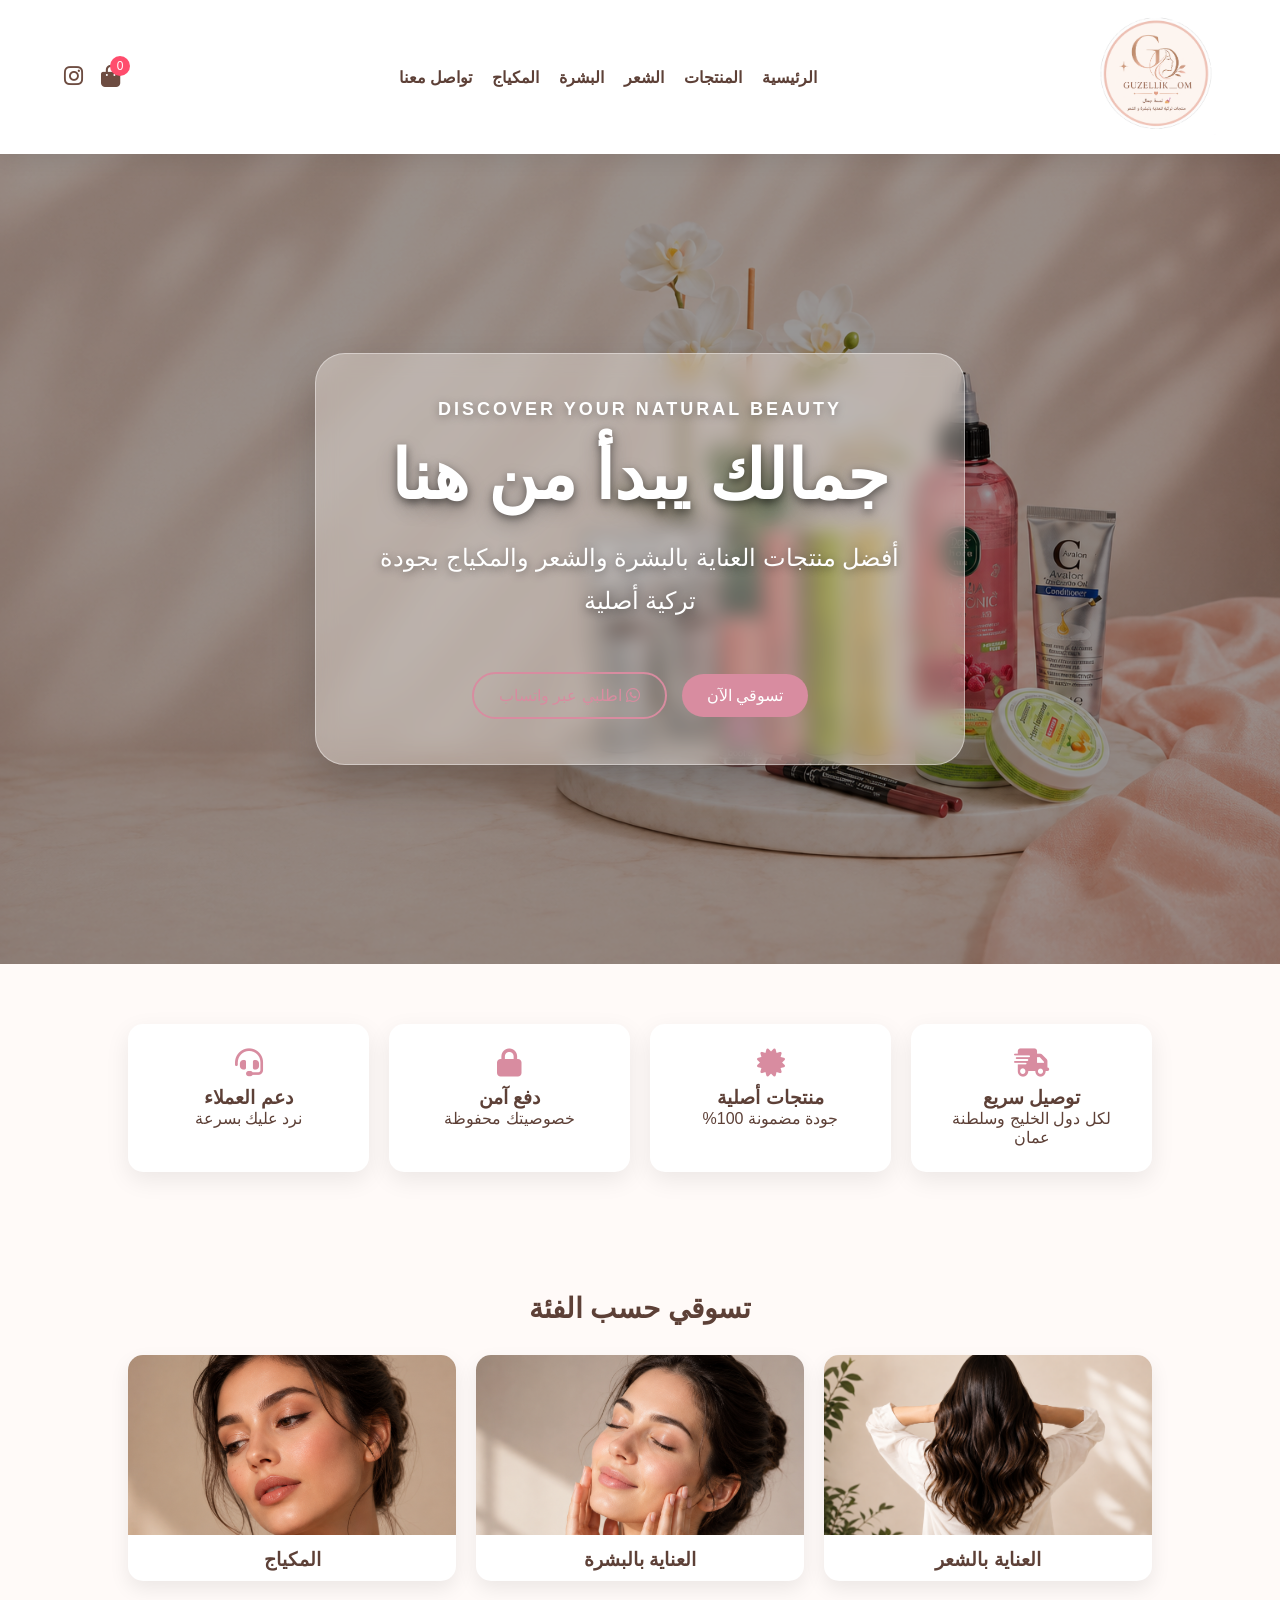
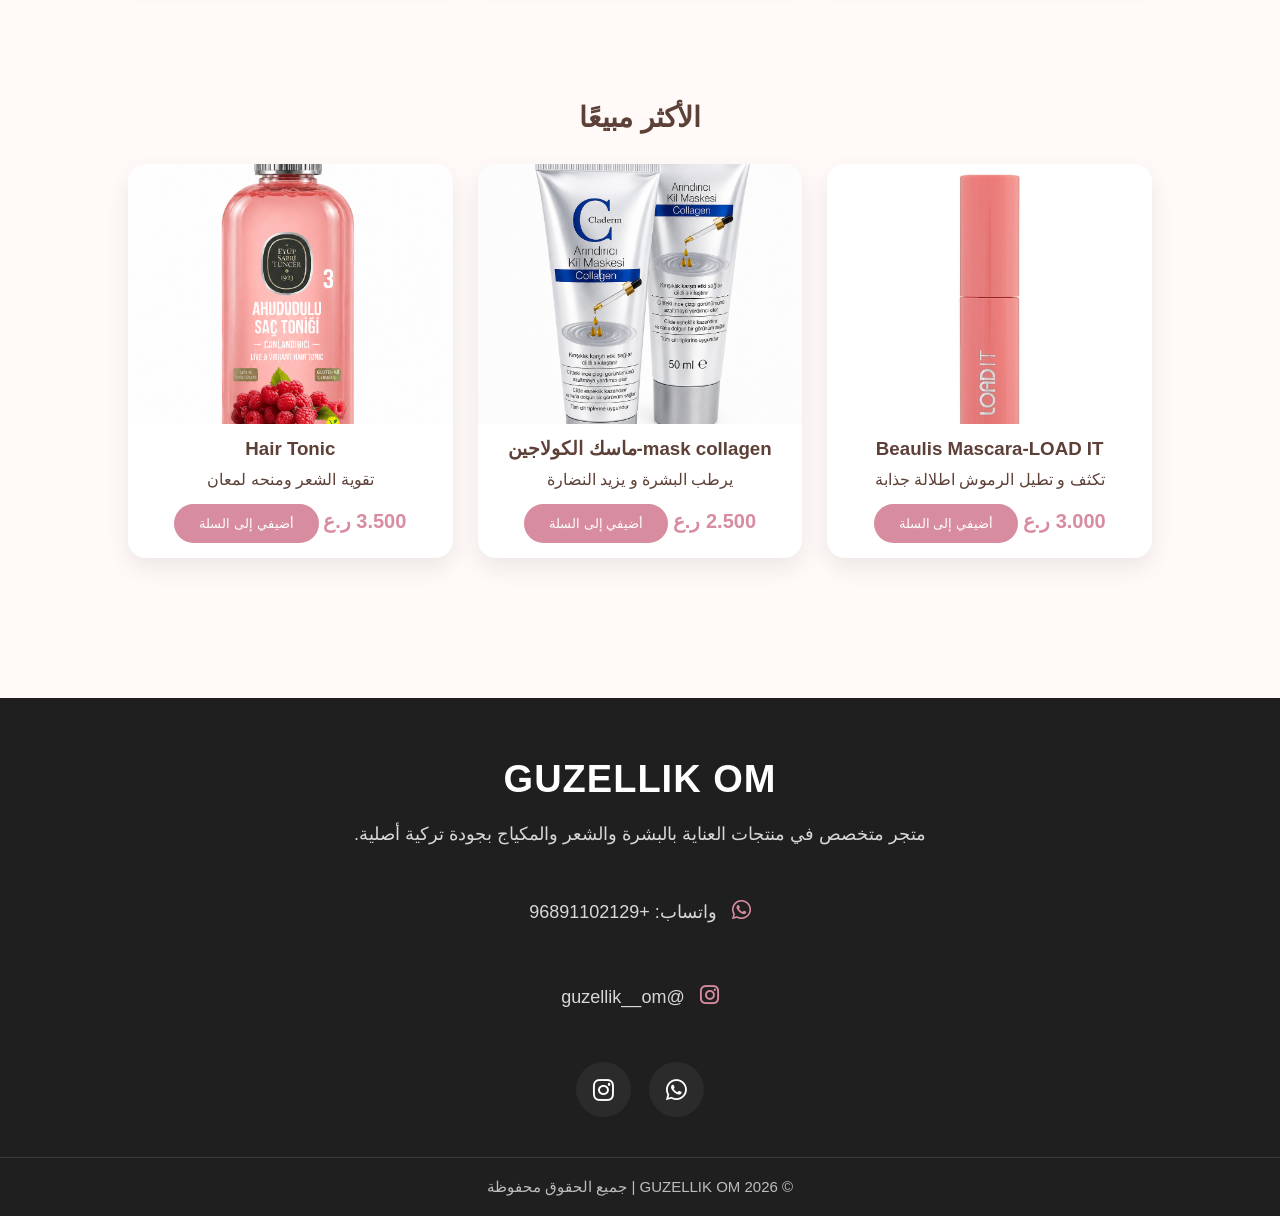
==== index.html @ ff718518 "Update index.html" ====
<!DOCTYPE html>
<html lang="ar" dir="rtl">

<head>

<meta charset="UTF-8">
<meta name="viewport" content="width=device-width, initial-scale=1.0">

<title>GUZELLIK OM | متجر الجمال</title>

<link rel="stylesheet" href="style.css">

<link rel="stylesheet"
href="https://cdnjs.cloudflare.com/ajax/libs/font-awesome/6.5.1/css/all.min.css">

</head>

<body>

<!-- ================= HEADER ================= -->
<header class="header">

<div class="container nav">

<!-- LOGO -->
<div class="logo">
<img src="logo.png" alt="GUZELLIK OM">
</div>

<!-- NAV -->
<ul class="nav-links" id="navLinks">

<li><a href="index.html">الرئيسية</a></li>
<li><a href="products.html">المنتجات</a></li>
<li><a href="hair.html">الشعر</a></li>
<li><a href="skin.html">البشرة</a></li>
<li><a href="makeup.html">المكياج</a></li>
<li><a href="contact.html">تواصل معنا</a></li>

</ul>

<!-- Mobile Menu Button -->
<div class="menu-btn">
    <i class="fa-solid fa-bars"></i>
</div>
    
<!-- ICONS -->
<div class="icons">

    <!-- Cart -->
    <a href="cart.html" class="cart-icon">
        <i class="fa-solid fa-bag-shopping"></i>
        <span id="cart-count">0</span>
    </a>

    <!-- Instagram -->
    <a href="https://instagram.com/guzellik__om" target="_blank">
        <i class="fa-brands fa-instagram"></i>
    </a>

</div>

</header>

<!-- ================= HERO ================= -->
<section class="hero">

<div class="hero-content">

<h4>DISCOVER YOUR NATURAL BEAUTY</h4>

<h1>جمالك يبدأ من هنا</h1>

<p>
أفضل منتجات العناية بالبشرة والشعر والمكياج
بجودة تركية أصلية
</p>

<a href="products.html" class="btn">
تسوقي الآن
</a>

<a href="https://wa.me/96891102129"
class="btn-outline"
target="_blank">

<i class="fa-brands fa-whatsapp"></i>
اطلبي عبر واتساب

</a>

</div>

</section>

<!-- ================= FEATURES ================= -->
<section class="features">

<div class="feature-box">
<i class="fa-solid fa-truck-fast"></i>
<h3>توصيل سريع</h3>
<p>لكل دول الخليج وسلطنة عمان</p>
</div>

<div class="feature-box">
<i class="fa-solid fa-certificate"></i>
<h3>منتجات أصلية</h3>
<p>جودة مضمونة 100%</p>
</div>

<div class="feature-box">
<i class="fa-solid fa-lock"></i>
<h3>دفع آمن</h3>
<p>خصوصيتك محفوظة</p>
</div>

<div class="feature-box">
<i class="fa-solid fa-headset"></i>
<h3>دعم العملاء</h3>
<p>نرد عليك بسرعة</p>
</div>

</section>

<!-- ================= CATEGORIES ================= -->
<section class="categories">

<h2 class="section-title">تسوقي حسب الفئة</h2>

<div class="category-grid">

<a href="hair.html" class="category-card">
<img src="hair1.png">
<h3>العناية بالشعر</h3>
</a>

<a href="skin.html" class="category-card">
<img src="sskin.png">
<h3>العناية بالبشرة</h3>
</a>

<a href="makeup.html" class="category-card">
<img src="makeup.png">
<h3>المكياج</h3>
</a>

</div>

</section>

<!-- ================= BEST SELLERS ================= -->
<section class="products-section">

<h2 class="section-title">الأكثر مبيعًا</h2>

<div class="products-grid">

<!-- PRODUCT 1 -->
<div class="product-card">

<img src="mascara3.jpeg">

<h3>Beaulis Mascara-LOAD IT</h3>

<p>تكثف و تطيل الرموش اطلالة جذابة</p>

<span class="price">3.000 ر.ع</span>

<button class="btn"
onclick="addToCart('Mascara',3.000,'mascara3.jpeg')">

أضيفي إلى السلة

</button>

</div>

<!-- PRODUCT 2 -->
<div class="product-card">

<img src="maskcollagen.png">

<h3>mask collagen-ماسك الكولاجين</h3>

<p>يرطب البشرة و يزيد النضارة</p>

<span class="price">2.500 ر.ع</span>

<button class="btn"
onclick="addToCart('mask collagen',2.500,'maskcollagen.png')">

أضيفي إلى السلة

</button>

</div>

<!-- PRODUCT 3 -->
<div class="product-card">

<img src="tonner.png">

<h3>Hair Tonic</h3>

<p>تقوية الشعر ومنحه لمعان</p>

<span class="price">3.500 ر.ع</span>

<button class="btn"
onclick="addToCart('Hair Tonic',3.500,'tonner.png')">

أضيفي إلى السلة

</button>

</div>

</div>

</section>

<footer>

<div class="footer-content">

<h2>GUZELLIK OM</h2>

<p>
متجر متخصص في منتجات العناية بالبشرة والشعر والمكياج
بجودة تركية أصلية.
</p>

<div class="contact-info">

<p>
<i class="fa-brands fa-whatsapp"></i>
واتساب: +96891102129
</p>

<p>
<i class="fa-brands fa-instagram"></i>
@guzellik__om
</p>

</div>

<div class="social-icons">

<a href="https://wa.me/96891102129" target="_blank">

<i class="fa-brands fa-whatsapp"></i>

</a>

<a href="https://instagram.com/guzellik__om" target="_blank">

<i class="fa-brands fa-instagram"></i>

</a>

</div>

</div>

<div class="footer-bottom">

© 2026 GUZELLIK OM | جميع الحقوق محفوظة

</div>

</footer>
<!-- ================= SCRIPT ================= -->
<script src="app.js"></script>
<script>

const menuBtn = document.querySelector(".menu-btn");
const navLinks = document.querySelector("#navLinks");

menuBtn.onclick = () => {

    navLinks.classList.toggle("active");

};

</script>
    
</body>
</html>
---- style.css ----
/* ===========================
   GUZELLIK OM V3 - STYLE.CSS
   Modern Beauty Store Design
=========================== */

/* ===== ROOT ===== */
:root{
    --pink:#d88ca0;
    --dark:#5d4037;
    --bg:#fffaf8;
    --white:#ffffff;
    --gray:#777;
}

/* ===== GENERAL ===== */
*{
    margin:0;
    padding:0;
    box-sizing:border-box;
    font-family:'Segoe UI', Tahoma, Geneva, Verdana, sans-serif;
}

body{
    background:var(--bg);
    direction:rtl;
    color:var(--dark);
}

a{
    text-decoration:none;
    color:inherit;
}

/* ================= HEADER ================= */
.header{
    background:var(--white);
    box-shadow:0 5px 20px rgba(0,0,0,.08);
    position:sticky;
    top:0;
    z-index:1000;
}

.container{
    width:90%;
    margin:auto;
}

.nav{
    display:flex;
    justify-content:space-between;
    align-items:center;
    padding:15px 0;
}

.logo img{
    width:120px;
}

/* NAV LINKS */
.nav-links{
    list-style:none;
    display:flex;
    gap:20px;
}

.nav-links li a{
    font-weight:600;
    color:var(--dark);
    transition:.3s;
}

.nav-links li a:hover{
    color:var(--pink);
}

/* ICONS */
.icons{
    display:flex;
    align-items:center;
    gap:18px;
}

.icons a{
    font-size:22px;
    color:#6d4c41;
    transition:0.3s;
    position:relative;
}

.icons a:hover{
    color:#d88ca0;
    transform:scale(1.15);
}

/* شكل رقم السلة */
#cart-count{
    position:absolute;
    top:-8px;
    right:-10px;
    background:#ff4d6d;
    color:#fff;
    width:20px;
    height:20px;
    border-radius:50%;
    font-size:12px;
    display:flex;
    align-items:center;
    justify-content:center;
}

/* ================= HERO ================= */
.hero{
    height:90vh;
    background:url("skin1.png") center/cover no-repeat;
    display:flex;
    align-items:center;
    justify-content:center;
    text-align:center;
    position:relative;
    color:white;
	
}

.hero::before{
    content:"";
    position:absolute;
    inset:0;
    background:rgba(0,0,0,.4);
}

.hero-content{
    max-width:650px;
    text-align:center;

    background:rgba(255,248,242,.35);
    backdrop-filter:blur(10px);

    padding:45px;
    border-radius:30px;

    border:1px solid rgba(255,255,255,.4);

    box-shadow:0 20px 45px rgba(0,0,0,.18);
}

.hero-content h1{
    font-size:68px;
    color:#ffffff;
    font-weight:800;
    line-height:1.2;

    text-shadow:
    0 3px 8px rgba(0,0,0,.45),
    0 8px 20px rgba(0,0,0,.25);

    margin-bottom:20px;
}
.hero-content h4{
    color:#fff;
    font-size:18px;
    letter-spacing:3px;
    margin-bottom:15px;
    text-shadow:0 2px 8px rgba(0,0,0,.35);
}

.hero-content p{
    font-size:24px;
    color:#ffffff;
    line-height:1.8;

    text-shadow:0 2px 10px rgba(0,0,0,.45);

    margin-bottom:35px;
}

/* BUTTONS */
.btn{
    display:inline-block;
    background:var(--pink);
    color:white;
    padding:12px 25px;
    border-radius:30px;
    margin-top:15px;
    transition:.3s;
    border:none;
    cursor:pointer;
}

.btn:hover{
    transform:scale(1.05);
    background:#c76f89;
}

.btn-outline{
    display:inline-block;
    border:2px solid var(--pink);
    color:var(--pink);
    padding:12px 25px;
    border-radius:30px;
    margin-top:15px;
    margin-right:10px;
}

.btn-outline:hover{
    background:var(--pink);
    color:white;
}

/* ================= FEATURES ================= */
.features{
    display:grid;
    grid-template-columns:repeat(auto-fit,minmax(220px,1fr));
    gap:20px;
    padding:60px 10%;
}

.feature-box{
    background:white;
    padding:25px;
    text-align:center;
    border-radius:15px;
    box-shadow:0 8px 25px rgba(0,0,0,.08);
    transition:.3s;
}

.feature-box:hover{
    transform:translateY(-8px);
}

.feature-box i{
    font-size:28px;
    color:var(--pink);
    margin-bottom:10px;
}

/* ================= CATEGORIES ================= */
.categories{
    padding:60px 10%;
    text-align:center;
}

.section-title{
    font-size:28px;
    margin-bottom:30px;
}

.category-grid{
    display:grid;
    grid-template-columns:repeat(auto-fit,minmax(200px,1fr));
    gap:20px;
}

.category-card{
    background:white;
    border-radius:15px;
    overflow:hidden;
    box-shadow:0 8px 20px rgba(0,0,0,.08);
    transition:.3s;
}

.category-card:hover{
    transform:translateY(-8px);
}

.category-card img{
    width:100%;
    height:180px;
    object-fit:cover;
}

.category-card h3{
    padding:10px;
}

/* ================= PRODUCTS ================= */
.products-section{
    padding:60px 10%;
    text-align:center;
}

.products-grid{
    display:grid;
    grid-template-columns:repeat(auto-fit,minmax(250px,1fr));
    gap:25px;
    margin-top:30px;
}

.product-card{
    background:white;
    border-radius:18px;
    overflow:hidden;
    box-shadow:0 10px 25px rgba(0,0,0,.08);
    transition:.3s;
    padding-bottom:15px;
}

.product-card:hover{
    transform:translateY(-8px);
}

.product-card img{
    width:100%;
    height:260px;
    object-fit:cover;
}

.product-card h3{
    margin:10px 0;
}

.price{
    color:var(--pink);
    font-size:20px;
    font-weight:bold;
}

/*==============================
        FOOTER PREMIUM
==============================*/

footer{

    background:#1f1f1f;

    color:#fff;

    margin-top:80px;

}

.footer-content{

    max-width:900px;

    margin:auto;

    padding:60px 20px 40px;

    text-align:center;

}

.footer-content h2{

    font-size:38px;

    margin-bottom:15px;

    color:#fff;

    letter-spacing:1px;

}

.footer-content p{

    color:#d7d7d7;

    font-size:18px;

    line-height:2;

}

.contact-info{

    margin-top:30px;

}

.contact-info p{

    margin:12px 0;

    font-size:18px;

}

.contact-info i{

    color:#d88ca0;

    margin-left:10px;

    font-size:22px;

}

.social-icons{

    display:flex;

    justify-content:center;

    gap:18px;

    margin-top:35px;

}

.social-icons a{

    width:55px;

    height:55px;

    border-radius:50%;

    background:#2b2b2b;

    color:white;

    display:flex;

    justify-content:center;

    align-items:center;

    font-size:24px;

    transition:.3s;

}

.social-icons a:hover{

    background:#d88ca0;

    transform:translateY(-6px);

}

.footer-bottom{

    border-top:1px solid rgba(255,255,255,.12);

    text-align:center;

    padding:20px;

    color:#bdbdbd;

    font-size:15px;

}

@media(max-width:768px){

.footer-content h2{

font-size:30px;

}

.footer-content p{

font-size:16px;

}

}
/* ================= RESPONSIVE ================= */
@media(max-width:768px){

.nav-links{
    display:none;
}

.hero h1{
    font-size:32px;
}

.hero p{
    font-size:16px;
}

.btn, .btn-outline{
    display:block;
    width:100%;
    text-align:center;
    margin:10px 0;
}

}
/* ===========================
      CART V2 PREMIUM
=========================== */

.cart{
    width:90%;
    max-width:1200px;
    margin:60px auto;
}

.cart-item{
    display:flex;
    align-items:center;
    justify-content:space-between;
    gap:30px;
    background:#fff;
    border-radius:25px;
    padding:30px;
    margin-bottom:25px;
    box-shadow:0 12px 30px rgba(0,0,0,.08);
    transition:.3s;
}

.cart-item:hover{
    transform:translateY(-5px);
    box-shadow:0 18px 35px rgba(0,0,0,.12);
}

.cart-item img{
    width:180px;
    height:180px;
    object-fit:contain;
    background:#faf7f4;
    border-radius:20px;
    padding:15px;
}

.cart-info{
    flex:1;
}

.cart-info h3{
    font-size:30px;
    color:#5b3d2f;
    margin-bottom:12px;
}

.cart-info p{
    color:#d88ca0;
    font-size:24px;
    font-weight:bold;
}

.remove-btn{
    background:#ff5a6e;
    color:#fff;
    border:none;
    padding:12px 28px;
    border-radius:30px;
    font-size:16px;
    cursor:pointer;
    transition:.3s;
}

.remove-btn:hover{
    background:#e04258;
    transform:scale(1.05);
}

/* ===========================
      TOTAL BOX
=========================== */

.cart-summary{
    margin-top:40px;
    background:#fff;
    border-radius:25px;
    padding:35px;
    box-shadow:0 12px 30px rgba(0,0,0,.08);
}

.cart-summary h2{
    display:flex;
    justify-content:space-between;
    align-items:center;
    font-size:34px;
    color:#5b3d2f;
    margin-bottom:30px;
}

#total{
    color:#d88ca0;
    font-size:38px;
    font-weight:bold;
}

/* ===========================
      BUTTONS
=========================== */

.cart-buttons{
    display:flex;
    gap:20px;
    justify-content:center;
    flex-wrap:wrap;
}

.continue,
.checkout{

    width:280px;

    text-align:center;

    padding:18px;

    border-radius:50px;

    font-size:18px;

    font-weight:bold;

    transition:.3s;

}

.continue{

    background:#f5ede3;

    color:#6d4c41;

}

.continue:hover{

    background:#eadcca;

    transform:translateY(-3px);

}

.checkout{

    background:#25D366;

    color:#fff;

}

.checkout:hover{

    background:#1faa4d;

    transform:translateY(-3px);

}

/* ===========================
      MOBILE
=========================== */

@media(max-width:768px){

.cart-item{

flex-direction:column;

text-align:center;

}

.cart-item img{

width:160px;

height:160px;

}

.cart-summary h2{

flex-direction:column;

gap:15px;

font-size:28px;

}

.continue,
.checkout{

width:100%;

}

}
/*==============================
        CONTACT PAGE V3
==============================*/

.contact-hero{
    text-align:center;
    padding:80px 20px;
    background:#faf6f2;
}

.contact-hero h1{
    font-size:52px;
    color:#5c4033;
    margin-bottom:10px;
}

.contact-hero p{
    font-size:20px;
    color:#777;
}

.contact-container{
    width:90%;
    max-width:1200px;
    margin:70px auto;
    display:grid;
    grid-template-columns:1fr 1fr;
    gap:50px;
    align-items:start;
}

.contact-info{
    display:flex;
    flex-direction:column;
    gap:25px;
}

.info-box{
    background:#fff;
    border-radius:18px;
    padding:25px;
    display:flex;
    gap:20px;
    align-items:center;
    box-shadow:0 8px 25px rgba(0,0,0,.08);
    transition:.3s;
}

.info-box:hover{
    transform:translateY(-6px);
}

.info-box i{
    width:65px;
    height:65px;
    border-radius:50%;
    background:#f8d9df;
    display:flex;
    align-items:center;
    justify-content:center;
    color:#d88ca0;
    font-size:28px;
}

.info-box h3{
    color:#5c4033;
    margin-bottom:8px;
}

.info-box p{
    color:#777;
}

.info-box a{
    color:#d88ca0;
    font-weight:bold;
}

.contact-form{
    background:#fff;
    padding:40px;
    border-radius:20px;
    box-shadow:0 8px 25px rgba(0,0,0,.08);
}

.contact-form h2{
    text-align:center;
    color:#5c4033;
    margin-bottom:30px;
    font-size:34px;
}

.contact-form input,
.contact-form textarea{
    width:100%;
    margin-bottom:18px;
    padding:16px;
    border:1px solid #ddd;
    border-radius:12px;
    font-size:16px;
    outline:none;
}

.contact-form textarea{
    height:170px;
    resize:none;
}

.contact-form input:focus,
.contact-form textarea:focus{
    border-color:#d88ca0;
}

.contact-form button{
    width:100%;
    padding:15px;
    border:none;
    border-radius:30px;
    background:#d88ca0;
    color:#fff;
    font-size:18px;
    cursor:pointer;
    transition:.3s;
}

.contact-form button:hover{
    background:#c87991;
}

.whatsapp-order{
    width:90%;
    max-width:1100px;
    margin:70px auto;
    background:#faf6f2;
    padding:45px;
    border-radius:20px;
    text-align:center;
}

.whatsapp-order h2{
    color:#5c4033;
    margin-bottom:15px;
    font-size:38px;
}

.whatsapp-order p{
    color:#777;
    margin-bottom:25px;
}

.whatsapp-btn{
    display:inline-block;
    background:#25D366;
    color:#fff;
    padding:18px 45px;
    border-radius:40px;
    font-size:20px;
    transition:.3s;
}

.whatsapp-btn:hover{
    background:#1da851;
    transform:translateY(-3px);
}

@media(max-width:900px){

.contact-container{
    grid-template-columns:1fr;
}

.contact-form{
    order:1;
}

.contact-info{
    order:2;
}

.contact-hero h1{
    font-size:38px;
}

}
/*==============================
      WhatsApp Section V3
==============================*/

.whatsapp-section{

    padding:90px 20px;
    background:#fffaf8;
}

.whatsapp-box{

    max-width:800px;
    margin:auto;
    background:#ffffff;
    padding:60px 40px;
    border-radius:25px;
    text-align:center;
    box-shadow:0 15px 40px rgba(0,0,0,.08);
}

.whatsapp-box i{

    font-size:65px;
    color:#25D366;
    margin-bottom:20px;
}

.whatsapp-box h2{

    font-size:38px;
    color:#5d4037;
    margin-bottom:18px;
}

.whatsapp-box p{

    color:#777;
    font-size:18px;
    line-height:1.9;
    margin-bottom:35px;
}

.whatsapp-btn{

    display:inline-flex;
    align-items:center;
    gap:12px;

    background:#25D366;
    color:#fff;

    padding:18px 40px;

    border-radius:50px;

    font-size:20px;
    font-weight:bold;

    transition:.35s;
}

.whatsapp-btn:hover{

    background:#1ea952;

    transform:translateY(-5px);

    box-shadow:0 12px 25px rgba(37,211,102,.35);
}

.whatsapp-btn i{

    font-size:24px;
    color:white;
    margin:0;
}

@media(max-width:768px){

.whatsapp-box{

padding:40px 25px;

}

.whatsapp-box h2{

font-size:30px;

}

.whatsapp-box p{

font-size:16px;

}

.whatsapp-btn{

width:100%;
justify-content:center;

}

}
/* ===========================
      MOBILE MENU
=========================== */

.menu-btn{
    display:none;
    font-size:28px;
    cursor:pointer;
    color:#5d4037;
}


/* Mobile */
@media(max-width:768px){

.nav{
    position:relative;
}


/* ظهور زر القائمة */
.menu-btn{
    display:block;
}


/* القائمة المخفية */
.nav-links{

    position:absolute;
    top:75px;
    right:0;

    width:230px;

    background:white;

    flex-direction:column;

    gap:0;

    border-radius:20px;

    box-shadow:0 15px 30px rgba(0,0,0,.15);

    overflow:hidden;

    display:none;

}


/* عندما تفتح القائمة */
.nav-links.active{

    display:flex;

}


.nav-links li{

    width:100%;

}


.nav-links li a{

    display:block;

    padding:18px;

    border-bottom:1px solid #eee;

}


}
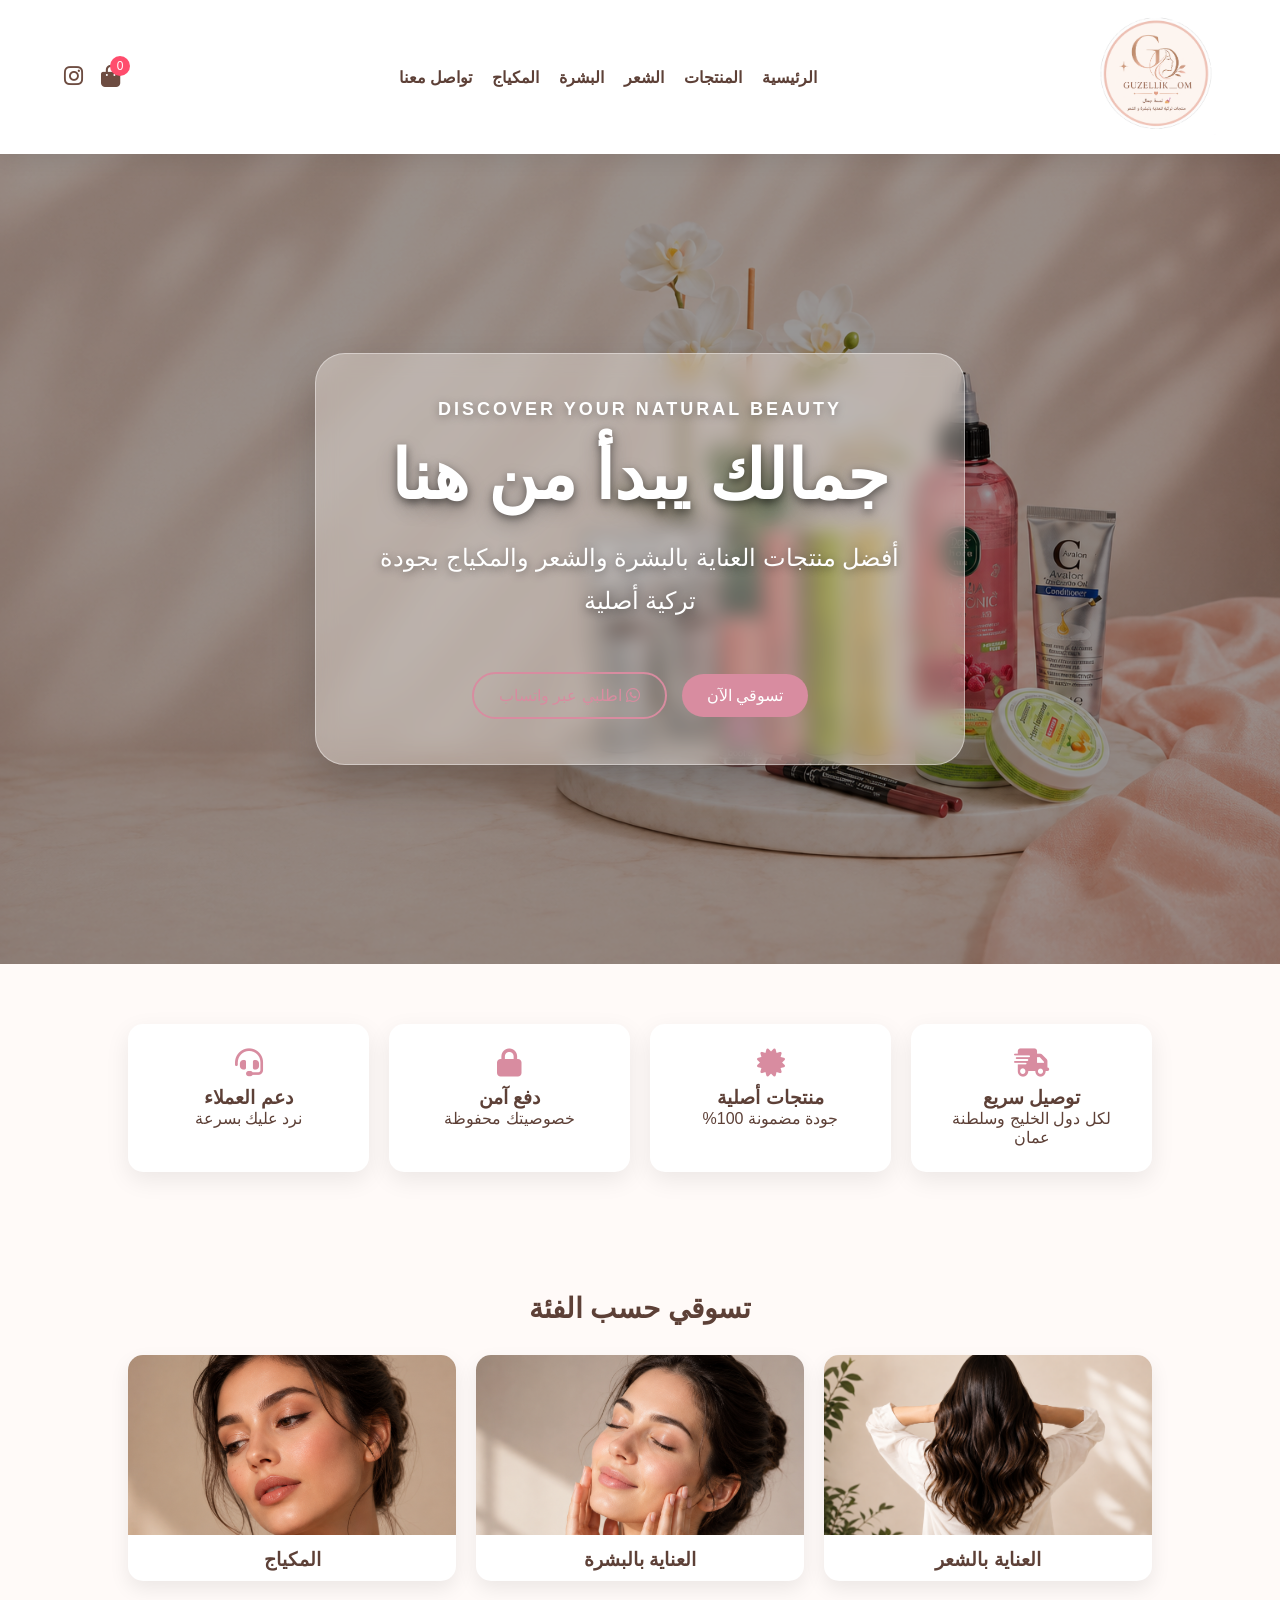
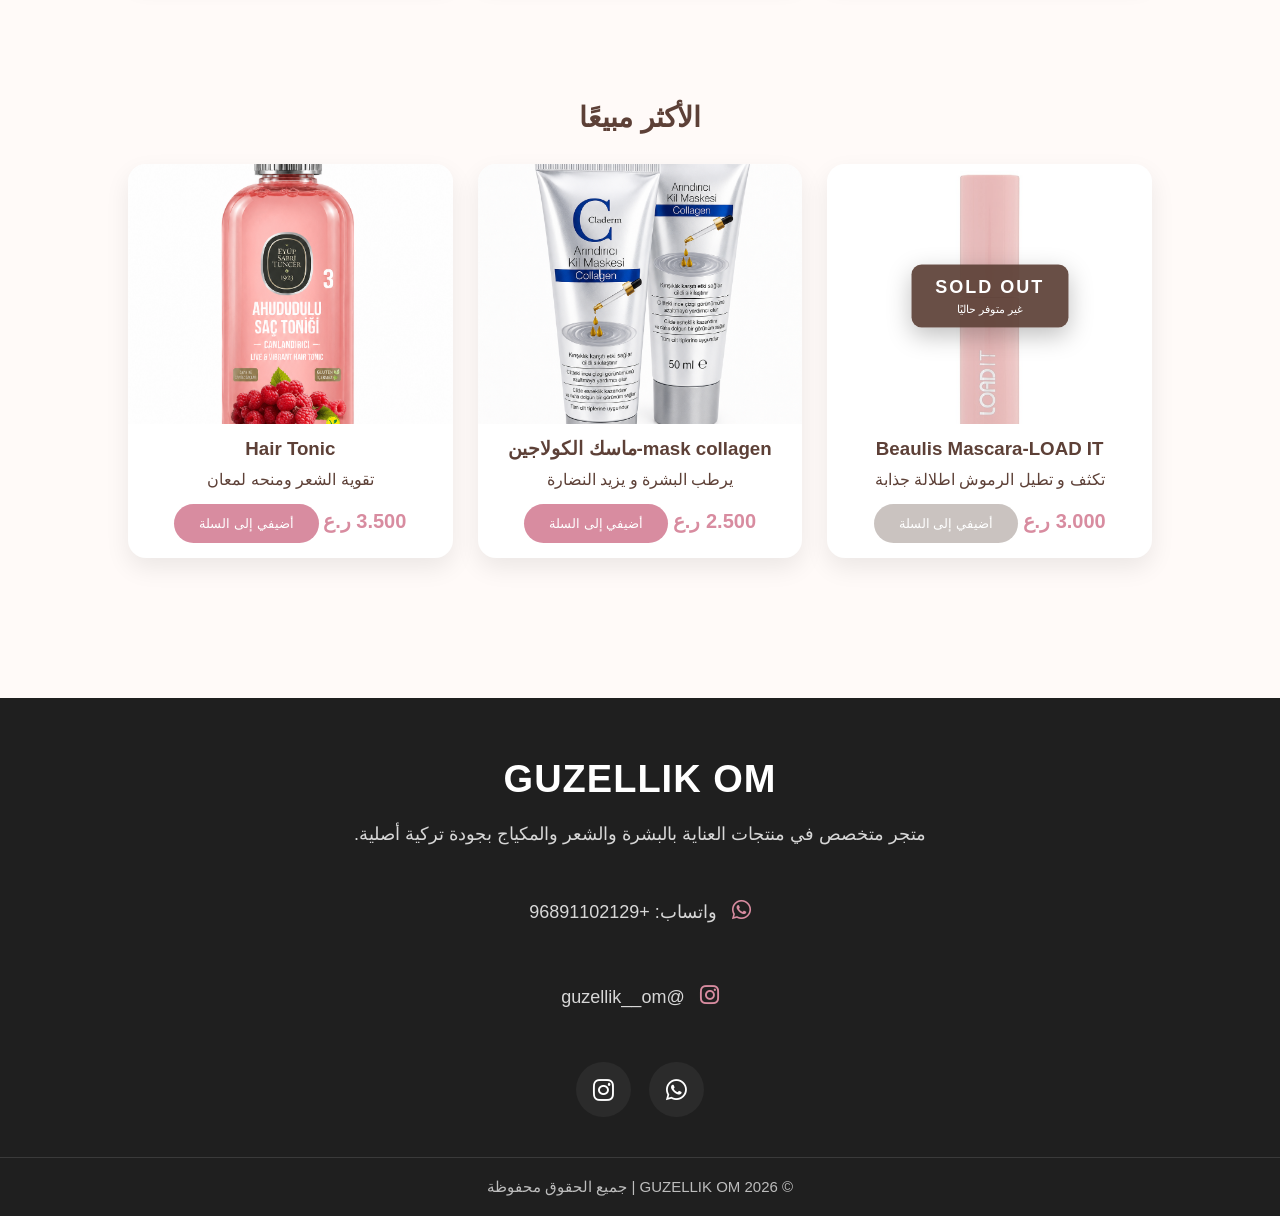
==== commit b9a6da7d: "Update index.html" ====
--- a/index.html
+++ b/index.html
@@ -7,6 +7,7 @@
 <meta name="viewport" content="width=device-width, initial-scale=1.0">
 
 <title>GUZELLIK OM | متجر الجمال</title>
+<link rel="icon" type="image/png" href="logo.png">
 
 <link rel="stylesheet" href="style.css">
 
@@ -155,10 +156,17 @@
 
 <div class="products-grid">
 
-<!-- PRODUCT 1 -->
-<div class="product-card">
-
-<img src="mascara3.jpeg">
+<!-- PRODUCT 1 - SOLD OUT -->
+<div class="product-card sold-out" data-category="makeup">
+
+<div class="product-image">
+    <img src="mascara3.jpeg">
+
+    <div class="sold-out-badge">
+        SOLD OUT
+        <small>غير متوفر حاليًا</small>
+    </div>
+</div>
 
 <h3>Beaulis Mascara-LOAD IT</h3>
 
@@ -166,15 +174,11 @@
 
 <span class="price">3.000 ر.ع</span>
 
-<button class="btn"
-onclick="addToCart('Mascara',3.000,'mascara3.jpeg')">
-
+<button class="btn sold-out-btn" disabled>
 أضيفي إلى السلة
-
 </button>
 
 </div>
-
 <!-- PRODUCT 2 -->
 <div class="product-card">
 
@@ -271,18 +275,8 @@
 </footer>
 <!-- ================= SCRIPT ================= -->
 <script src="app.js"></script>
-<script>
-
-const menuBtn = document.querySelector(".menu-btn");
-const navLinks = document.querySelector("#navLinks");
-
-menuBtn.onclick = () => {
-
-    navLinks.classList.toggle("active");
-
-};
-
-</script>
+
+
     
 </body>
 </html>
--- a/style.css
+++ b/style.css
@@ -1049,3 +1049,57 @@
 
 
 }
+
+/* ===============================
+        SOLD OUT
+================================ */
+
+.product-image{
+    position:relative;
+}
+
+.product-card.sold-out .product-image img{
+    opacity:0.55;
+    filter:grayscale(25%);
+}
+
+.sold-out-badge{
+    position:absolute;
+    top:50%;
+    left:50%;
+    transform:translate(-50%,-50%);
+
+    background:rgba(93,64,55,0.92);
+    color:white;
+
+    padding:12px 24px;
+    border-radius:10px;
+
+    font-size:18px;
+    font-weight:800;
+    letter-spacing:2px;
+
+    text-align:center;
+    white-space:nowrap;
+
+    box-shadow:0 8px 25px rgba(0,0,0,.25);
+}
+
+.sold-out-badge small{
+    display:block;
+    margin-top:5px;
+
+    font-size:11px;
+    font-weight:500;
+    letter-spacing:0;
+}
+
+.sold-out-btn,
+.sold-out-btn:hover{
+    background:#bdb5b1;
+    color:white;
+
+    cursor:not-allowed;
+    transform:none;
+    opacity:.8;
+}
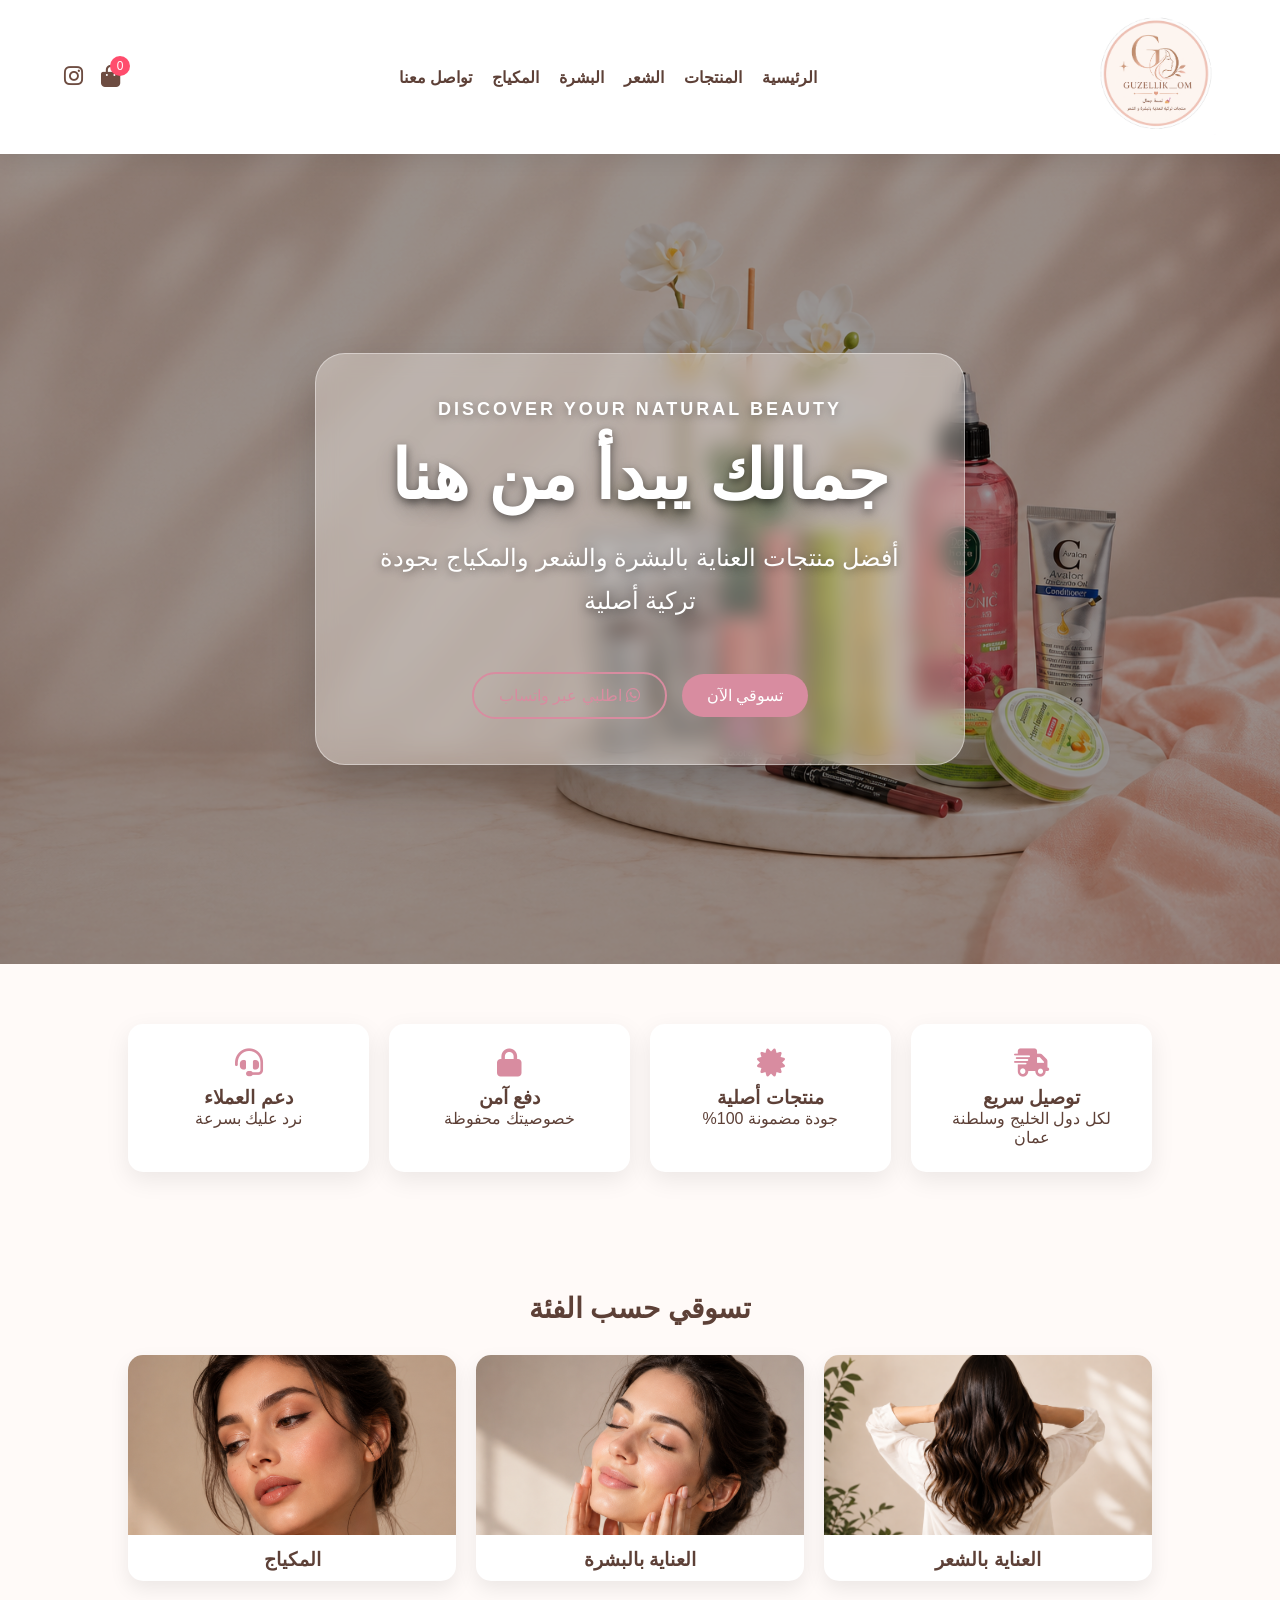
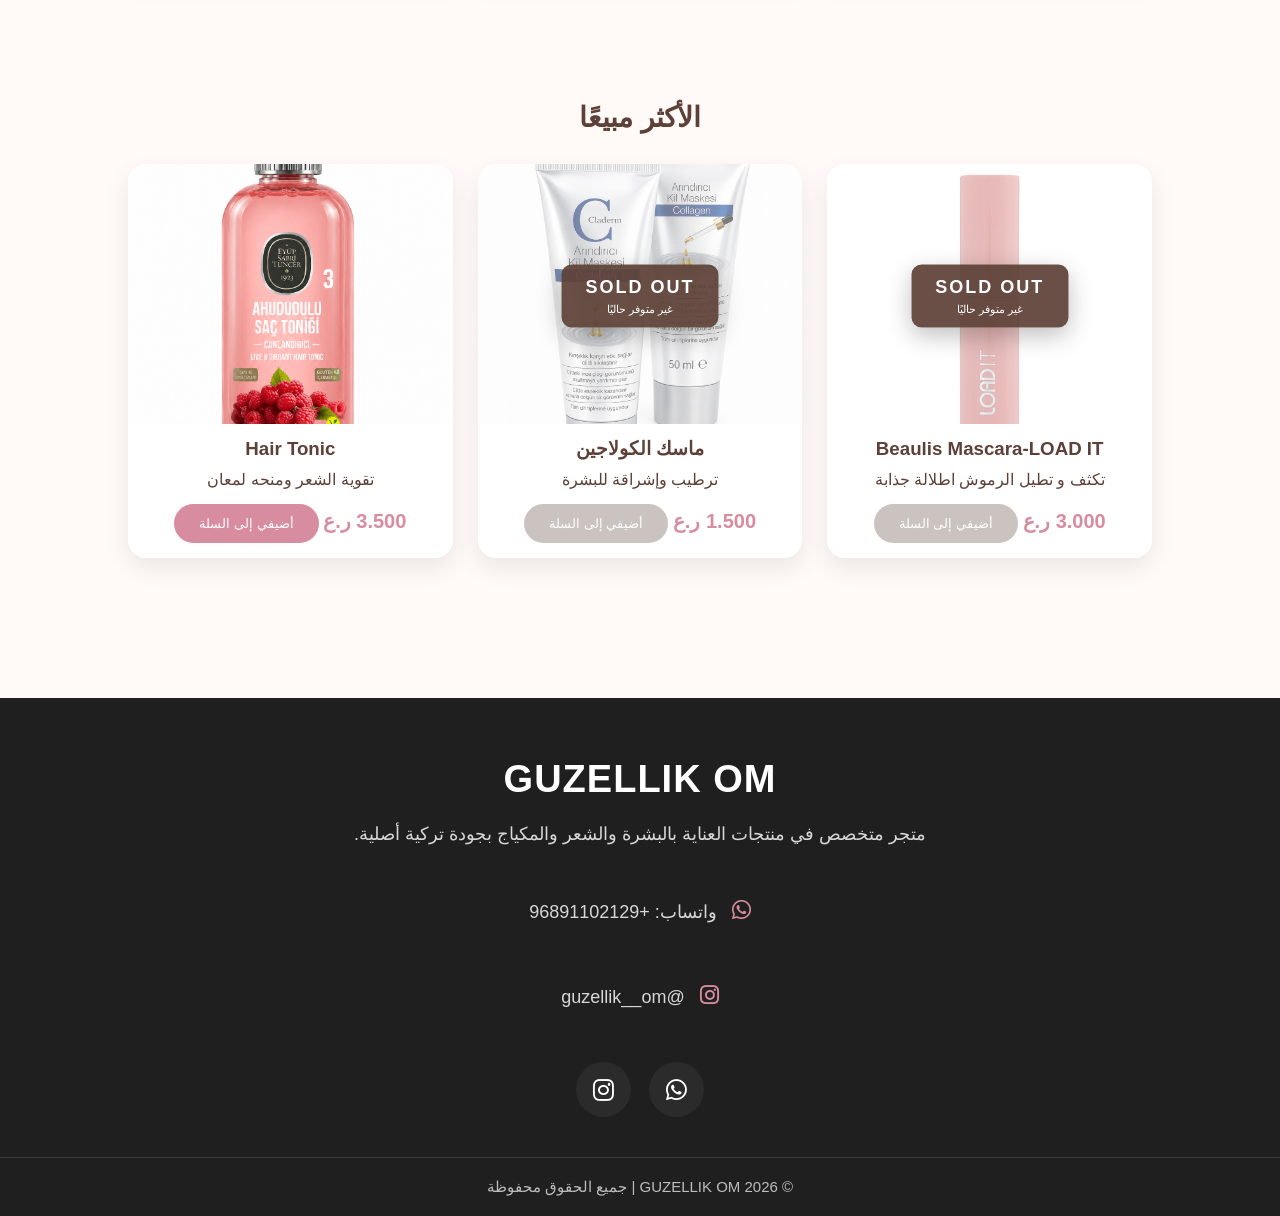
==== commit 9544f0a1: "Update index.html" ====
--- a/index.html
+++ b/index.html
@@ -179,25 +179,30 @@
 </button>
 
 </div>
-<!-- PRODUCT 2 -->
-<div class="product-card">
-
-<img src="maskcollagen.png">
-
-<h3>mask collagen-ماسك الكولاجين</h3>
-
-<p>يرطب البشرة و يزيد النضارة</p>
-
-<span class="price">2.500 ر.ع</span>
-
-<button class="btn"
-onclick="addToCart('mask collagen',2.500,'maskcollagen.png')">
-
+<!-- PRODUCT 2 - SOLD OUT -->
+<div class="product-card sold-out" data-category="skin">
+
+<div class="product-image">
+    <img src="maskcollagen.png">
+
+    <div class="sold-out-badge">
+        SOLD OUT
+        <small>غير متوفر حاليًا</small>
+    </div>
+</div>
+
+<h3>ماسك الكولاجين</h3>
+
+<p>ترطيب وإشراقة للبشرة</p>
+
+<span class="price">1.500 ر.ع</span>
+
+<button class="btn sold-out-btn" disabled>
 أضيفي إلى السلة
-
 </button>
 
 </div>
+
 
 <!-- PRODUCT 3 -->
 <div class="product-card">
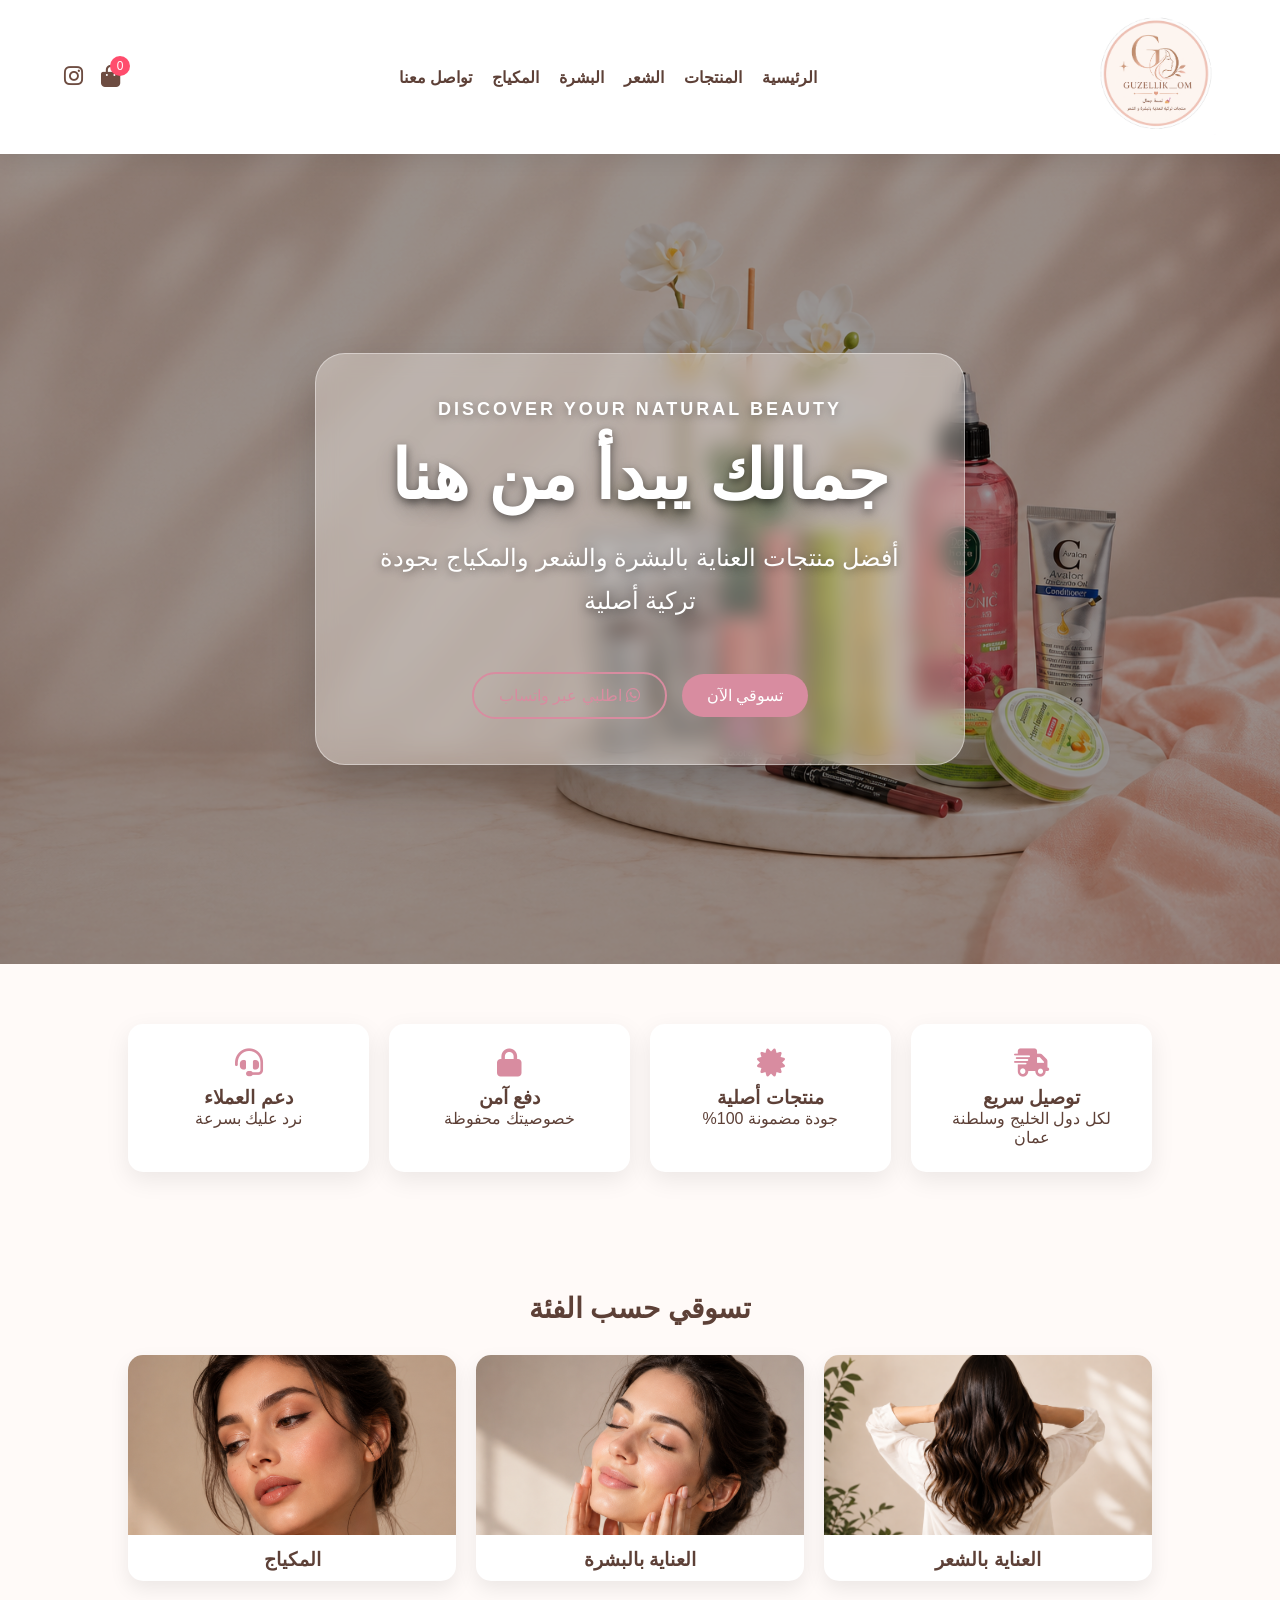
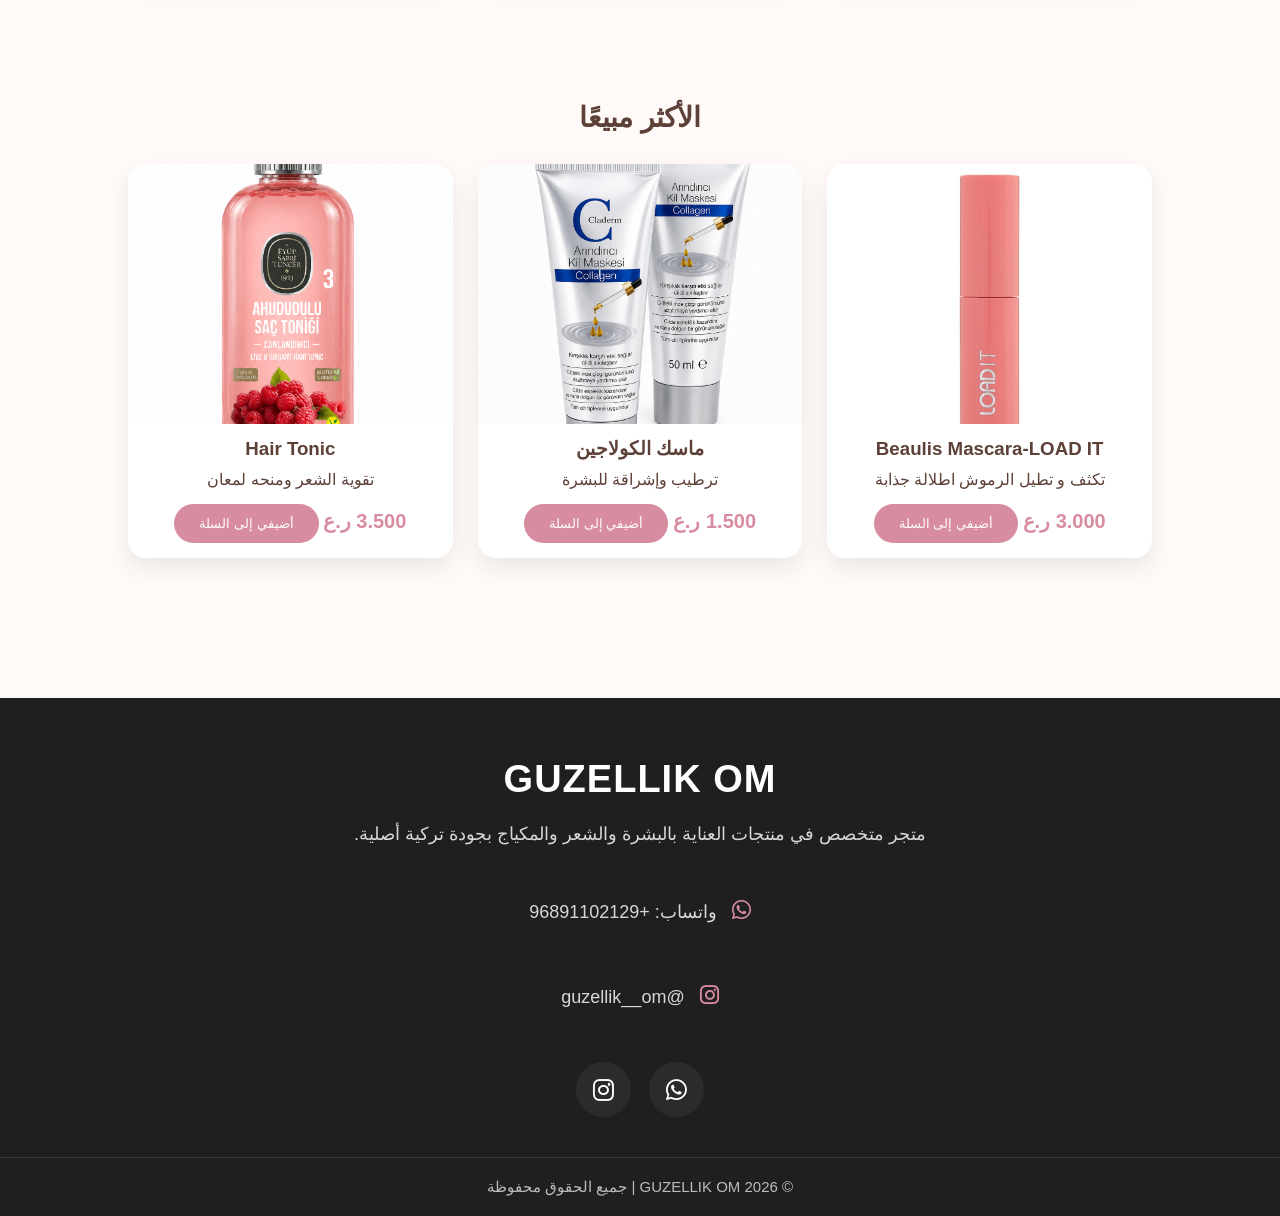
==== commit 867c579d: "Update index.html" ====
--- a/index.html
+++ b/index.html
@@ -156,17 +156,10 @@
 
 <div class="products-grid">
 
-<!-- PRODUCT 1 - SOLD OUT -->
-<div class="product-card sold-out" data-category="makeup">
-
-<div class="product-image">
-    <img src="mascara3.jpeg">
-
-    <div class="sold-out-badge">
-        SOLD OUT
-        <small>غير متوفر حاليًا</small>
-    </div>
-</div>
+<!-- PRODUCT 1 -->
+<div class="product-card" data-category="makeup">
+
+<img src="mascara3.jpeg">
 
 <h3>Beaulis Mascara-LOAD IT</h3>
 
@@ -174,22 +167,17 @@
 
 <span class="price">3.000 ر.ع</span>
 
-<button class="btn sold-out-btn" disabled>
+<button class="btn"
+onclick="addToCart('Beaulis Mascara-LOAD IT',3.000,'mascara3.jpeg')">
 أضيفي إلى السلة
 </button>
 
 </div>
-<!-- PRODUCT 2 - SOLD OUT -->
-<div class="product-card sold-out" data-category="skin">
-
-<div class="product-image">
-    <img src="maskcollagen.png">
-
-    <div class="sold-out-badge">
-        SOLD OUT
-        <small>غير متوفر حاليًا</small>
-    </div>
-</div>
+    
+<!-- PRODUCT 2 -->
+<div class="product-card" data-category="skin">
+
+<img src="maskcollagen.png">
 
 <h3>ماسك الكولاجين</h3>
 
@@ -197,7 +185,8 @@
 
 <span class="price">1.500 ر.ع</span>
 
-<button class="btn sold-out-btn" disabled>
+<button class="btn"
+onclick="addToCart('ماسك الكولاجين',1.500,'maskcollagen.png')">
 أضيفي إلى السلة
 </button>
 
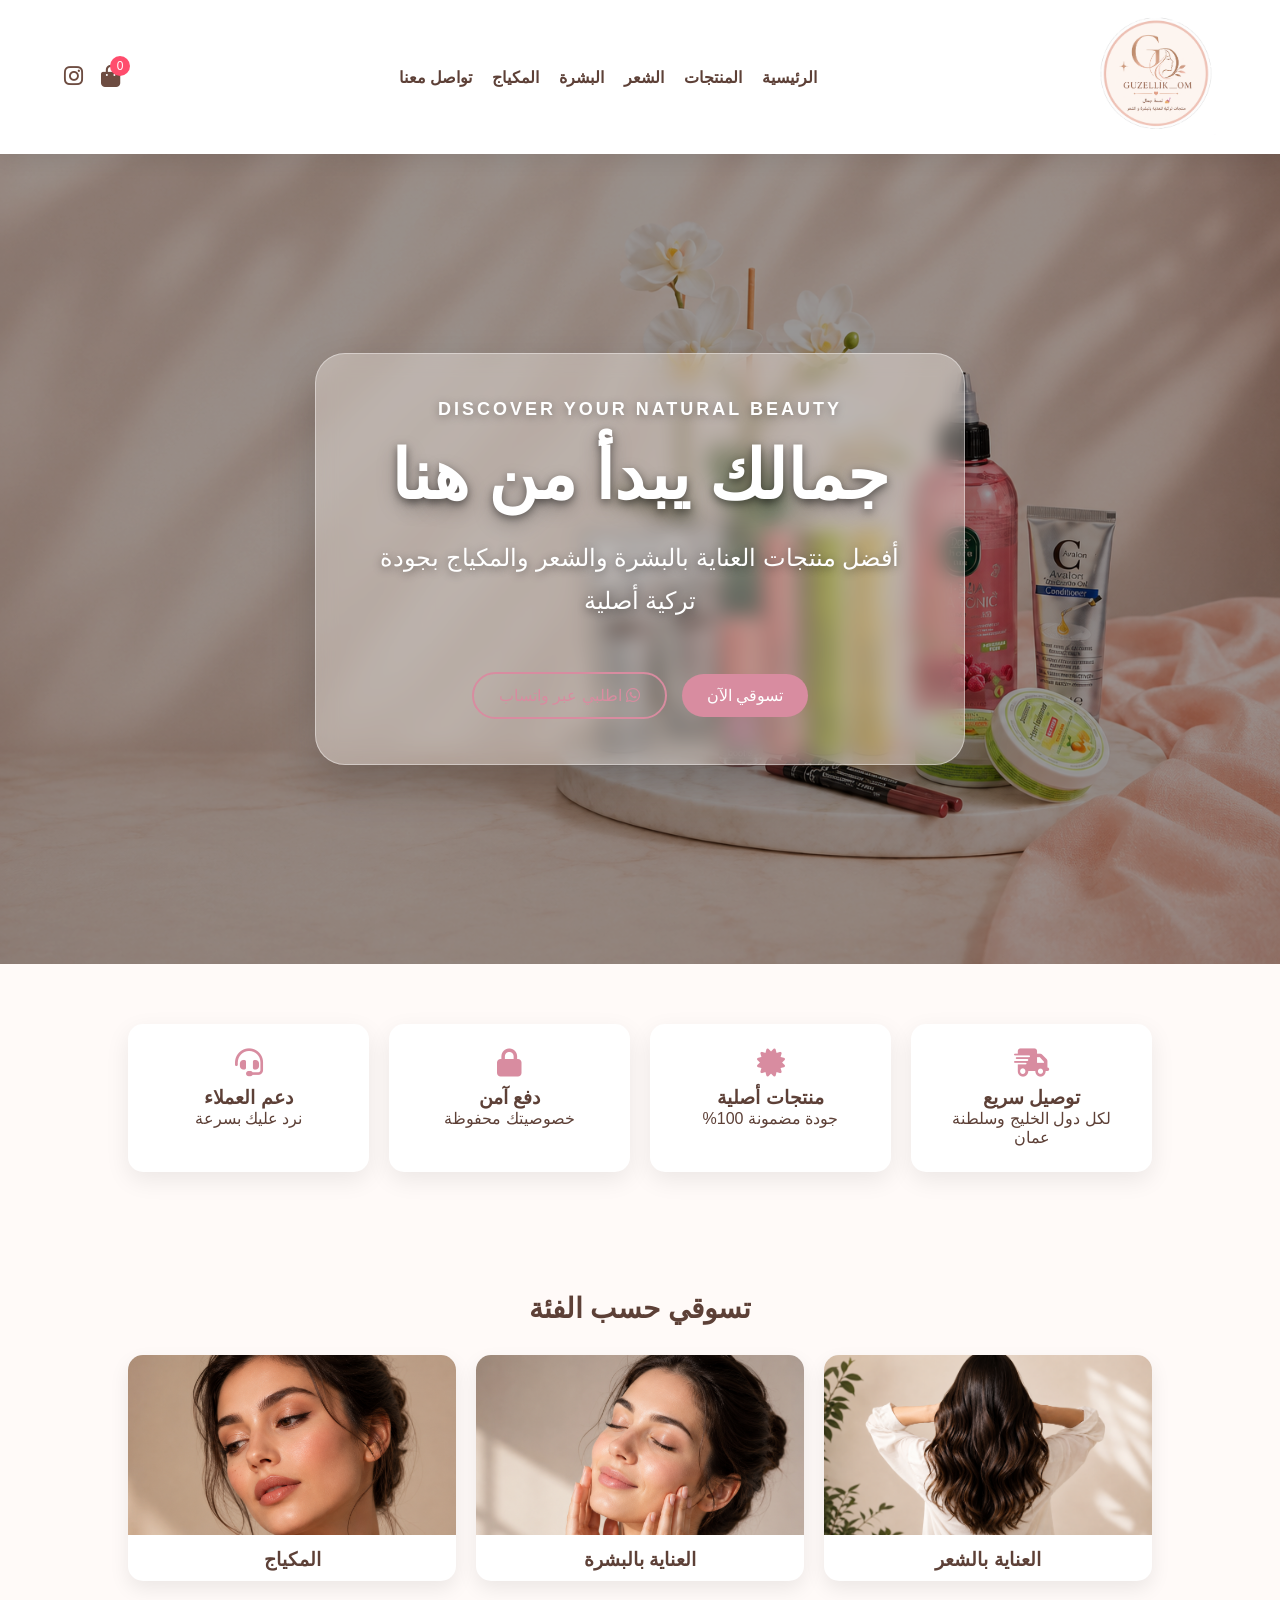
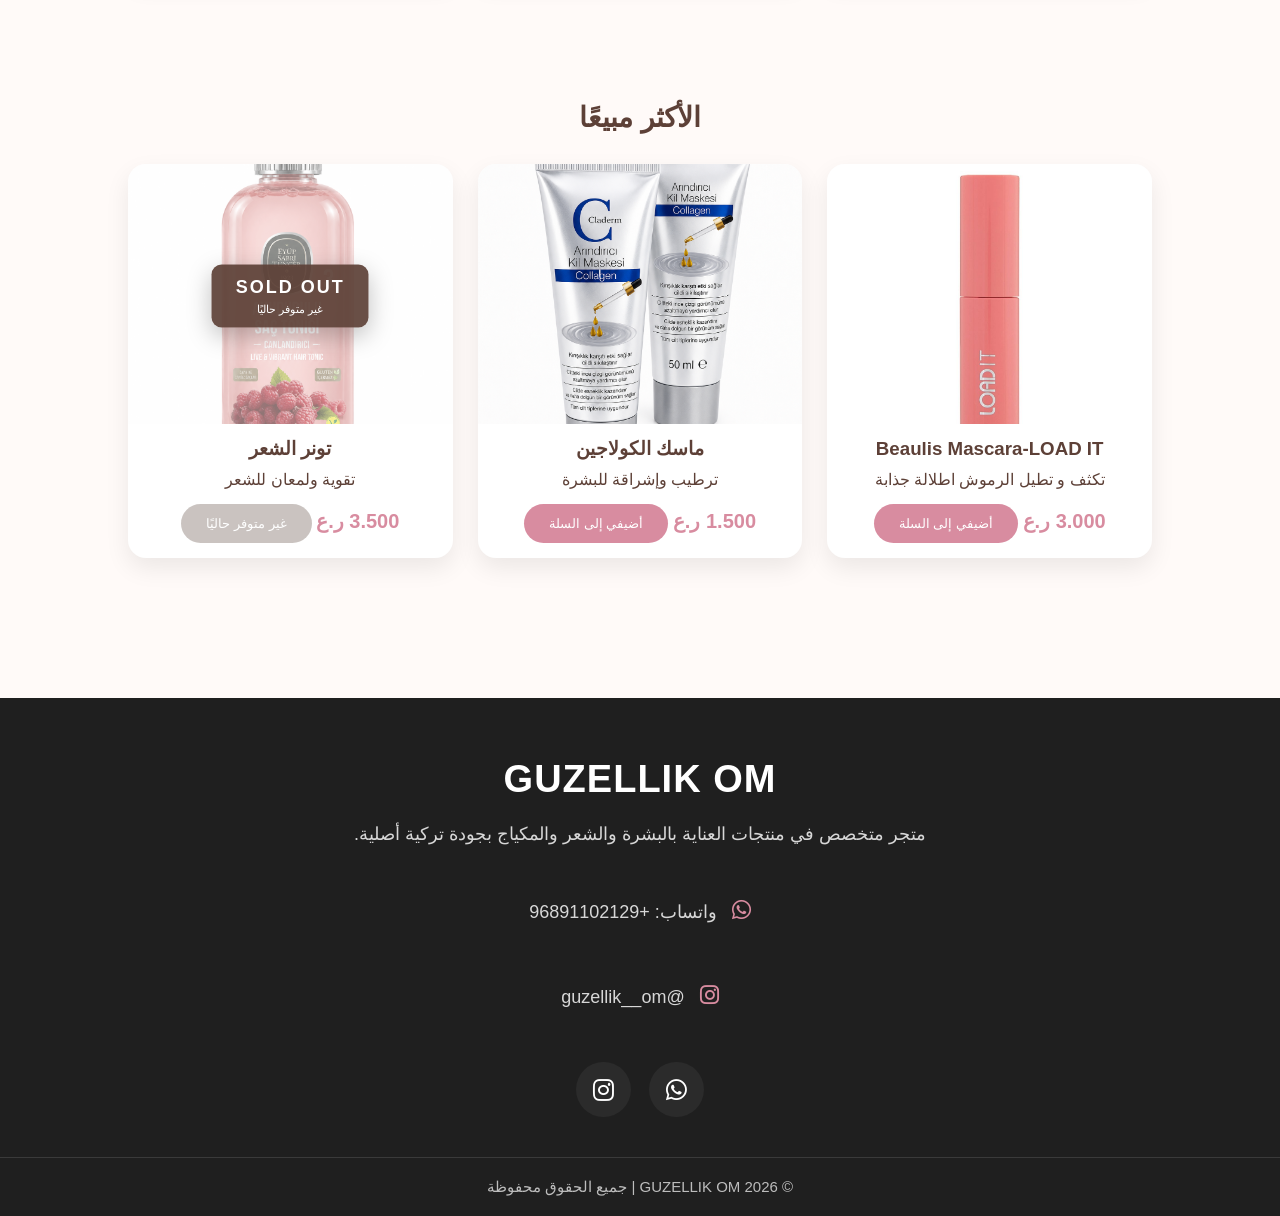
==== commit 8970a62b: "Update index.html" ====
--- a/index.html
+++ b/index.html
@@ -193,22 +193,26 @@
 </div>
 
 
-<!-- PRODUCT 3 -->
-<div class="product-card">
-
-<img src="tonner.png">
-
-<h3>Hair Tonic</h3>
-
-<p>تقوية الشعر ومنحه لمعان</p>
+<!-- PRODUCT 3 - SOLD OUT -->
+<div class="product-card sold-out" data-category="hair">
+
+<div class="product-image">
+    <img src="tonner.png">
+
+    <div class="sold-out-badge">
+        SOLD OUT
+        <small>غير متوفر حاليًا</small>
+    </div>
+</div>
+
+<h3>تونر الشعر</h3>
+
+<p>تقوية ولمعان للشعر</p>
 
 <span class="price">3.500 ر.ع</span>
 
-<button class="btn"
-onclick="addToCart('Hair Tonic',3.500,'tonner.png')">
-
-أضيفي إلى السلة
-
+<button class="btn sold-out-btn" disabled>
+غير متوفر حاليًا
 </button>
 
 </div>
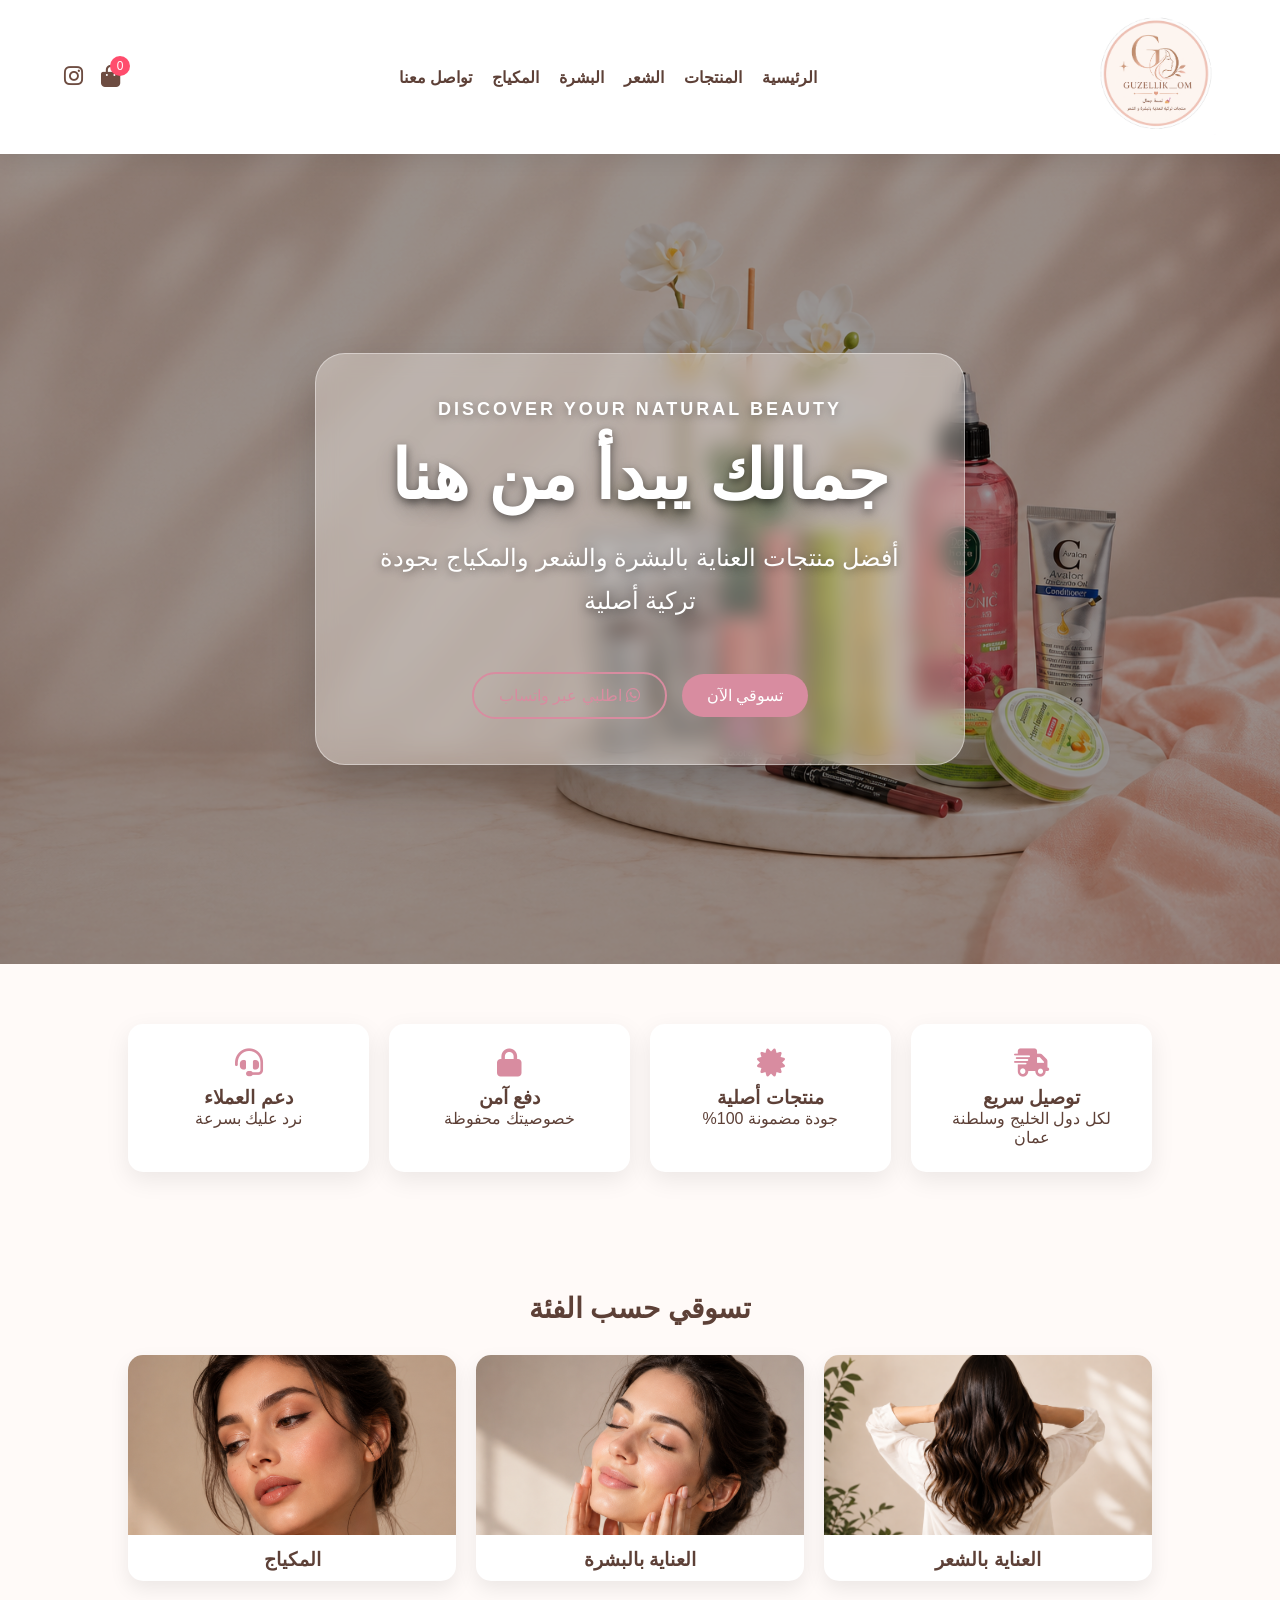
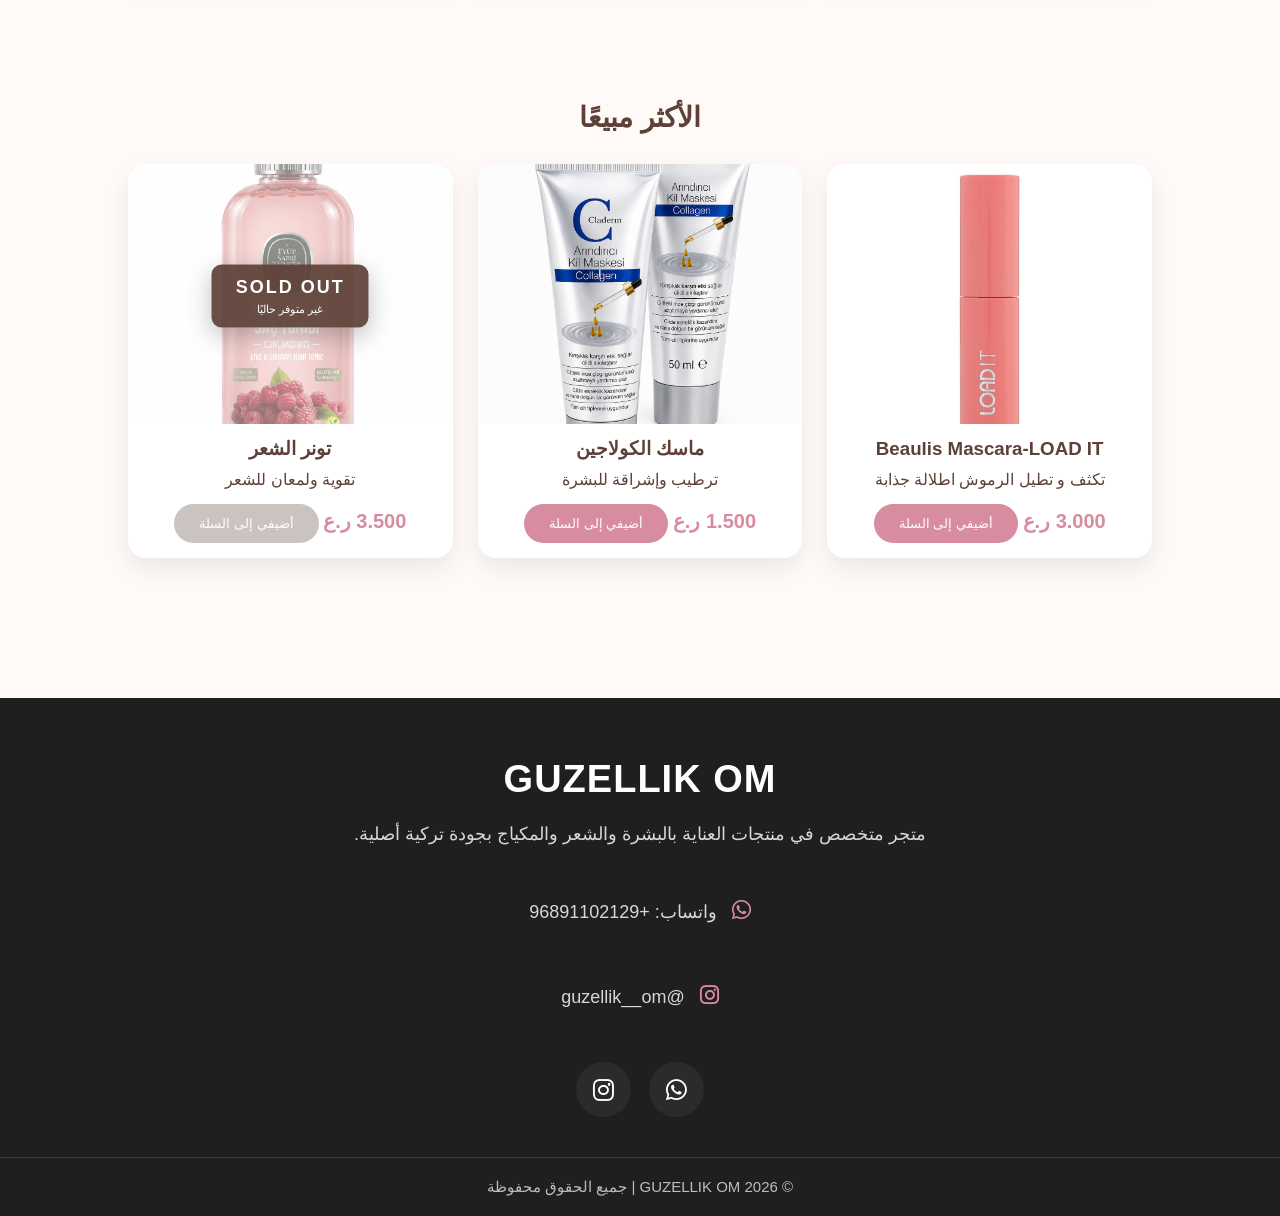
==== commit f09005f7: "Update index.html" ====
--- a/index.html
+++ b/index.html
@@ -212,7 +212,7 @@
 <span class="price">3.500 ر.ع</span>
 
 <button class="btn sold-out-btn" disabled>
-غير متوفر حاليًا
+أضيفي إلى السلة
 </button>
 
 </div>
